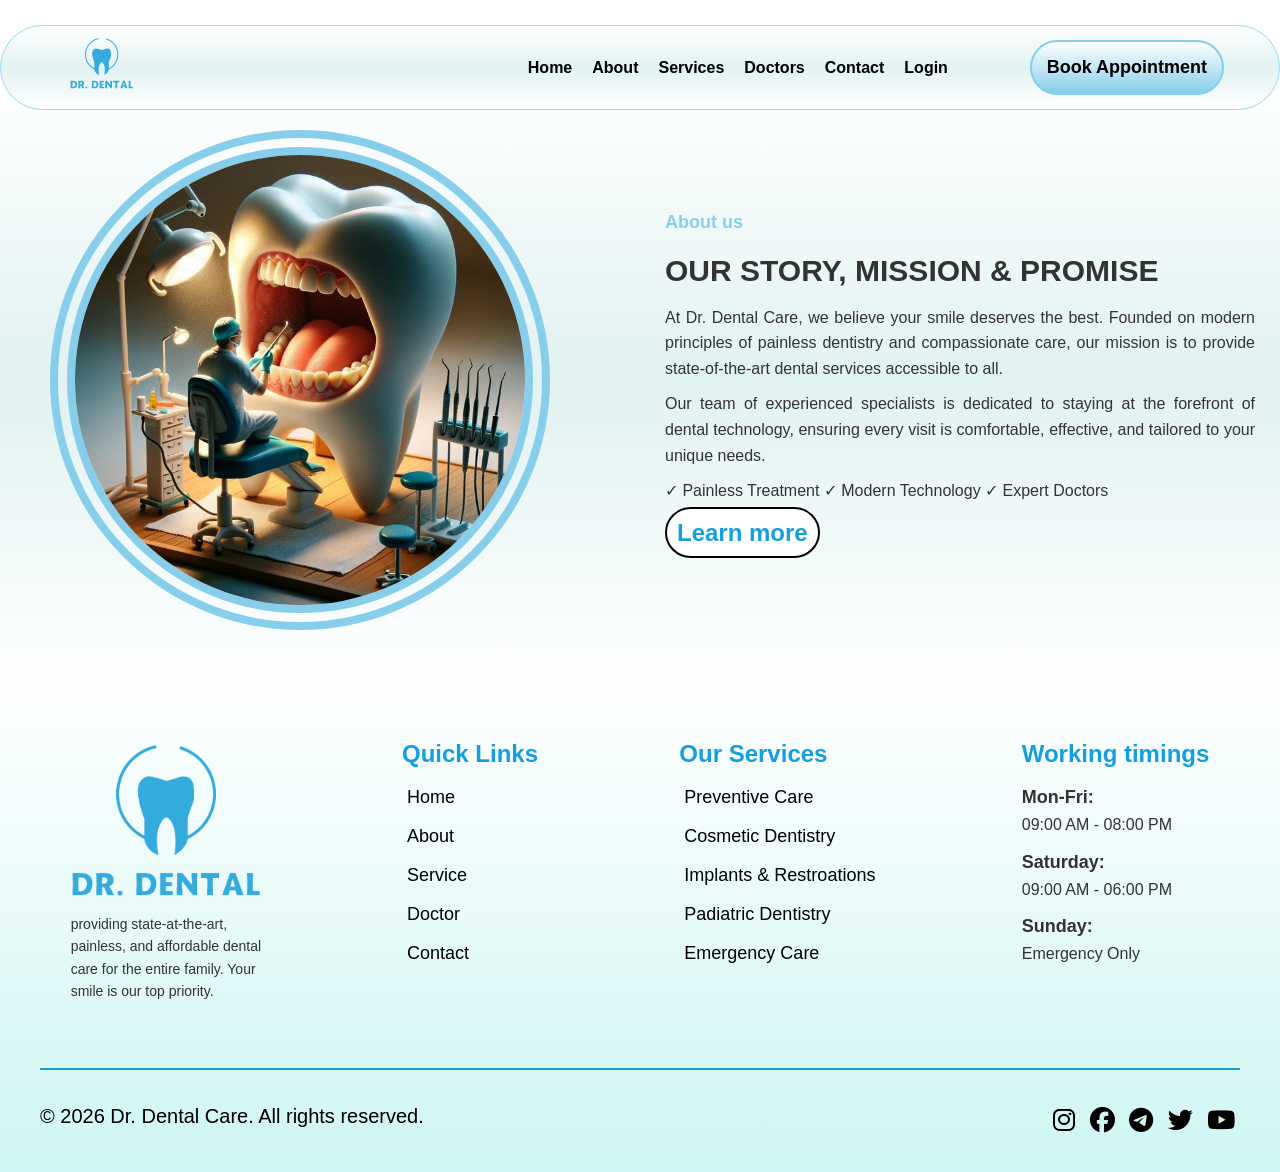
==== about.html @ 85cc27ee "Add files via upload" ====
<!doctype html>
<html lang="en">
  <head>
    <meta charset="UTF-8" />
    <meta name="viewport" content="width=device-width, initial-scale=1.0" />
    <title>Dr.Dental</title>
    <link rel="stylesheet" href="style.css" />
    <link
      rel="stylesheet"
      href="https://cdnjs.cloudflare.com/ajax/libs/font-awesome/6.5.1/css/all.min.css"
    />
  </head>

  <body>
    <header>
      <div class="container">
        <nav class="navmenu">
          <div class="nav-logo">
            <img src="assets/img/main logo.png" alt="Dr.Dental" />
          </div>

          <ul class="menu-list">
            <li><a href="index.html">Home</a></li>
            <li><a href="about.html">About</a></li>
            <li><a href="services.html">Services</a></li>
            <li><a href="doctors.html">Doctors</a></li>
            <li><a href="contact.html">Contact</a></li>
            <li><a href="form.html">Login</a></li>
          </ul>

          <div class="booking-btn">
            <button>Book Appointment</button>
          </div>
        </nav>
      </div>
    </header>

    <main>
      <section class="About-us-Section">
        <div class="container">
          <div class="about-us">
            <div class="about-image">
              <img src="assets/img/about image.jpg" alt="" />
            </div>

            <div class="about-content">
              <div class="about-heading">
                <h1>About us</h1>
              </div>
              <p class="p-1">OUR STORY, MISSION & PROMISE</p>
              <p class="p-2">
                At Dr. Dental Care, we believe your smile deserves the best.
                Founded on modern principles of painless dentistry and
                compassionate care, our mission is to provide state-of-the-art
                dental services accessible to all.
              </p>
              <p class="p-3">
                Our team of experienced specialists is dedicated to staying at
                the forefront of dental technology, ensuring every visit is
                comfortable, effective, and tailored to your unique needs.
              </p>
              <p class="p-4">
                ✓ Painless Treatment ✓ Modern Technology ✓ Expert Doctors
              </p>
              <a href="" class="learn-btn">Learn more</a>
            </div>
          </div>
        </div>
      </section>
    </main>

    <footer>
      <div class="container">
        <div class="footer-area">
          <div class="footer-content">
            <div class="div-one">
              <div class="footer-logo">
                <img src="assets/img/footer-logo.png" alt="" />
                <div class="paragrap">
                  <p>
                    providing state-at-the-art, painless, and affordable dental
                    care for the entire family. Your smile is our top priority.
                  </p>
                </div>
              </div>
            </div>

            <div class="div-two">
              <div class="footer-links">
                <h2>Quick Links</h2>

                <ul class="links">
                  <li><a href="index.html">Home</a></li>
                  <li><a href="about.html">About</a></li>
                  <li><a href="services.html">Service</a></li>
                  <li><a href="doctors.html">Doctor</a></li>
                  <li><a href="contact.html">Contact</a></li>
                </ul>
              </div>
            </div>

            <div class="div-three">
              <div class="footer-services">
                <h2>Our Services</h2>

                <ul class="services">
                  <li><a href="services.html">Preventive Care</a></li>
                  <li><a href="services.html">Cosmetic Dentistry</a></li>
                  <li><a href="services.html">Implants & Restroations</a></li>
                  <li><a href="services.html">Padiatric Dentistry</a></li>
                  <li><a href="services.html">Emergency Care</a></li>
                </ul>
              </div>
            </div>

            <div class="div-four">
              <div class="footer-Timings">
                <h2>Working timings</h2>

                <div class="timings">
                  <div class="time">
                    <h5>Mon-Fri:</h5>
                    <p>09:00 AM - 08:00 PM</p>
                  </div>
                  <div class="time">
                    <h5>Saturday:</h5>
                    <p>09:00 AM - 06:00 PM</p>
                  </div>
                  <div class="time">
                    <h5>Sunday:</h5>
                    <p>Emergency Only</p>
                  </div>
                </div>
              </div>
            </div>
          </div>

          <hr class="footer-divider" />

          <div class="footer-container">
            <div class="icon-container">
              <p>© 2026 Dr. Dental Care. All rights reserved.</p>

              <div class="social-media">
                <a href="https://www.instagram.com" target="_blank"><i class="fa-brands fa-instagram"></i></a>
                <a href="https://www.facebook.com" target="_blank"><i class="fa-brands fa-facebook"></i></a>
                <a href="https://web.telegram.org" target="_blank"><i class="fa-brands fa-telegram"></i></a>
                <a href="https://www.twitter.com" target="_blank"><i class="fa-brands fa-twitter"></i></a>
                <a href="https://www.youtube.com" target="_blank"><i class="fa-brands fa-youtube"></i></a>
              </div>
            </div>
          </div>
        </div>
      </div>
    </footer>
  </body>
</html>
---- style.css ----
* {
    margin: 0;
    padding: 0;
    box-sizing: border-box;
}

body {
    font-family: "Segoe UI", Tahoma, Geneva, Verdana, sans-serif;
    line-height: 1.6;
    color: #333333;
    background-color: #ffffff;
}

.About-us-Section,
.Service-section,
.Doctor-section,
.Contact-us-section {
    padding-top: 80px;
}

.container {
    width: 100%;
}

.navmenu {
    position: fixed;
    top: 25px;
    left: 0;
    right: 0;
    z-index: 1000;
    max-width: 1300px;
    width: 100%;
    display: flex;
    justify-content: space-between;
    align-items: center;
    margin: auto;
    padding-inline: 50px;
    background: linear-gradient(to bottom, #ffffff, #e0f2f1, #ffffff);
    border: 1px solid rgb(152, 217, 245);
    border-radius: 50px;
}

.nav-logo img {
    max-width: 100px;
    width: 100%;
}

.menu-list {
    display: flex;
    margin-left: 300px;
}

.menu-list li {
    list-style: none;
    margin: 5px;
}

.menu-list li a {
    text-decoration: none;
    color: black;
    font-weight: 700;
    padding: 5px;
}

.menu-list li a:hover {
    color: #87ceeb;
    text-decoration: overline;
}

.booking-btn {
    margin: 5px;
}

.booking-btn button {
    padding: 15px;
    border: 2px double #87ceeb;
    border-radius: 50px;
    font-family: "Segoe UI", Tahoma, Geneva, Verdana, sans-serif;
    font-size: 18px;
    font-weight: 700;
    color: #000000;
    background: linear-gradient(to bottom, white, skyblue);
    cursor: pointer;
}

.booking-btn button:hover {
    color: #000000;
    background: linear-gradient(to bottom, #ffffff, #e0f2f1, #ffffff);
}

.hero-section {
    position: relative;
    margin: 0 auto;
    max-width: 1380px;
}

.hero-img {
    width: 100%;
    height: 600px;
}

.hero-img img {
    width: 100%;
    height: 100%;
    /* display: block; */
}

.hero-content {
    position: absolute;
    top: 40%;
    left: 10%;
    width: 80%;
    max-width: 550px;
    color: #000000;
    z-index: 2;
}

.hero-content h1 {
    font-size: clamp(1rem, 2.5vw, 1.8rem);
    margin-bottom: 0.5rem;
}

.hero-content h2 {
    font-size: clamp(1.2rem, 3.5vw, 2.5rem);
    margin-bottom: 0.8rem;
    line-height: 1.2;
}

.hero-content p {
    font-size: clamp(0.85rem, 1.8vw, 1.1rem);
    margin-bottom: 1.2rem;
    line-height: 1.4;
}

.about-us {
    display: flex;
    justify-content: space-between;
    align-items: center;
    max-width: 1380px;
    width: 100%;
    margin: 0 auto;
    background: linear-gradient(to bottom, #ffffff, #e0f2f1, #ffffff);
}

.about-image {
    display: inline;
    justify-content: center;
    align-items: center;
}

.about-image img {
    display: flex;
    justify-content: center;
    align-items: center;
    border: 25px double skyblue;
    border-radius: 50%;
    width: 500px;
    margin: 50px;
}

.about-content {
    width: 50%;
    padding: 25px;
}

.about-heading h1 {
    font-size: 18px;
    color: #87ceeb;
    margin-bottom: 10px;
}

.p-1,
.p-2,
.p-3,
.p-4,
.learn-btn {
    margin-bottom: 10px;
    text-align: justify;
}

.p-1 {
    font-size: 30px;
    font-weight: 800;
}

.p-2,
.p-3,
.p-4 {
    font-weight: 500;
}

.learn-btn {
    font-size: 24px;
    font-weight: 600;
    text-decoration: none;
    color: #149fe0;
    border: 2px solid black;
    border-radius: 50px;
    padding: 10px;
    margin-top: 10px;
    background-color: #ffffff;
    text-align: center;
}

.learn-btn:hover {
    color: #000000;
    background: linear-gradient(to bottom, #149fe0, #ffffff);
}

.service {
    max-width: 1380px;
    width: 100%;
    margin: 0 auto;
    background: linear-gradient(to bottom, #ffffff, #e0f2f1, #ffffff);
}

.service-heading {
    display: flex;
    justify-content: center;
    align-items: center;
    margin: auto;
}

.service-heading h1 {
    padding: 25px;
}

.service-feature {
    margin-bottom: 75px;
}

.feature-box {
    display: flex;
    justify-content: space-evenly;
    align-items: center;
    margin: 0 auto;
    padding: 25px 0px;
    max-width: 1200px;
}

.box-1 {
    width: 300px;
    height: 300px;
    text-align: center;
    align-items: center;
    border: 2px solid skyblue;
    border-radius: 10px;
    margin: 15px;
    padding: 20px;
    background-color: white;
}

.box-1:hover {
    background: linear-gradient(to bottom, #ffffff, skyblue);
    transform: scale(1.05);
    box-shadow:
        0 20px 25px -5px rgba(0, 0, 0, 0.15),
        0 10px 10px -5px rgba(0, 0, 0, 0.04);
    cursor: pointer;
}

.box-1,
i,
h2,
p {
    margin-bottom: 10px;
}

.box-1 .fa-solid {
    font-size: 50px;
    color: #149fe0;
}

.doctor {
    max-width: 1380px;
    width: 100%;
    margin: 0px auto;
    background: linear-gradient(to bottom, #ffffff, #e0f2f1, #ffffff);
}

.doctor-heading {
    display: flex;
    justify-content: center;
    align-items: center;
    text-align: center;
}

.doctor-heading h1 {
    padding: 25px;
}

.doctor-detail {
    margin-bottom: 75px;
}

.doctor-doc {
    display: flex;
    justify-content: space-evenly;
    align-items: center;
    margin: 0 auto;
    width: 1200px;
    padding: 25px 0px;
}

.doc-1,
.doc-2,
.doc-3,
.doc-4 {
    max-width: 260px;
    width: 100%;
    border: 1px double skyblue;
    border-top-left-radius: 25px;
    border-top-right-radius: 25px;
    align-items: center;
    text-align: center;
    margin: 10px;
}

.doc-img {
    width: 100%;
}

.doc-img img {
    border-bottom: 2px double skyblue;
    border-top-left-radius: 25px;
    border-top-right-radius: 25px;
    width: 100%;
}

.doctor-detail h2 {
    color: #149fe0;
}

.contact-us {
    max-width: 1380px;
    width: 100%;
    margin: 0px auto;
    background: linear-gradient(to bottom, #ffffff, #e0f2f1, #ffffff);
}

.contact-heading {
    display: flex;
    justify-content: space-evenly;
    align-items: center;
    text-align: center;
}

.contact-heading h1 {
    padding: 25px;
}

.form-and-info {
    max-width: 1200px;
    width: 100%;
    display: flex;
    justify-content: space-evenly;
    align-items: center;
    text-align: center;
    padding-block: 25px;
    margin: 0 auto;
}

.contact-form {
    display: flex;
    justify-content: space-evenly;
    align-items: center;
    text-align: left;
    max-width: 600px;
    width: 50%;
    height: 100%;
}

.form {
    border-radius: 10px;
    padding: 25px;
    width: 75%;
    height: 100%;
    background-color: #ffffff;
    border: 2px solid skyblue;
}

.icon-input {
    display: flex;
    justify-content: space-between;
    align-items: center;
    text-align: center;
    gap: 15px;
    width: 100%;
    margin-block: 25px;
    border: 2px solid rgb(74, 225, 225);
    background-color: #ffffff;
    padding-left: 15px;
    border-radius: 15px;
}

.icon-input i {
    font-size: 25px;
    margin-bottom: 0px;
}

.icon-input input {
    border-radius: 15px;
    width: 500px;
    padding: 25px;
    border: none;
    outline: none;
}

.icon-input .fa-pen-clip {
    margin-bottom: 60px;
}

.icon-input textarea {
    border-radius: 15px;
    width: 500px;
    padding: 20px 20px 75px 20px;
    border: none;
    outline: none;
}

.message-btn button {
    background: #10b0f087;
    font-size: 20px;
    color: black;
    width: 100%;
    padding: 25px 15px;
    margin-bottom: 25px;
    border: none;
    border-radius: 10px;
}

.message-btn button:hover {
    background: linear-gradient(to bottom, #ffffff, #b5eeeb, #ffffff);
    font-size: 20px;
    font-weight: 600;
}

.more-info {
    display: flex;
    justify-content: space-evenly;
    align-items: center;
    text-align: left;
    max-width: 600px;
    width: 50%;
    height: 100%;
}

.info {
    display: flex;
    flex-direction: column;
    justify-content: space-between;
    margin: auto;
}

.info-item {
    display: flex;
    justify-content: flex-start;
    align-items: center;
    text-align: start;
    margin-block: 10px;
    border-radius: 15px;
    color: black;
    background-color: white;
    padding: 5px;
}

.info-icon i {
    padding: 10px;
    border-radius: 50px;
    color: #ffffff;
    background-color: lightskyblue;
    font-size: 25px;
    margin: 10px;
}

.info-heading h5 {
    font-size: 18px;
    color: #87ceeb;
}

.info-heading p {
    margin: auto;
}

.map-container iframe {
    border-radius: 15px;
}

.footer-area {
    max-width: 1380px;
    width: 100%;
    margin: 0 auto;
    background: linear-gradient(to bottom, #ffffff, #cef5f3);
}

.footer-content {
    display: flex;
    justify-content: space-around;
    align-items: start;
    margin: 0 auto;
    width: 100%;
    height: 100%;
}

.div-one,
.div-two,
.div-three,
.div-four {
    padding: 50px;
}

.footer-logo {
    width: 200px;
    padding: 5px;
}

.footer-logo img {
    object-fit: cover;
    object-position: left center;
    width: 100%;
}

.div-one p {
    font-size: 14px;
    width: 200px;
    text-align: left;
}

.footer-links {
    padding: 5px;
}

.footer-links h2 {
    color: #149fe0;
}

.links li {
    list-style: none;
    margin-block: 10px;
}

.links li a {
    text-decoration: none;
    color: black;
    font-size: 18px;
    font-weight: 500;
    padding: 5px;
}

.links li a:hover {
    color: black;
    border-radius: 10px 5px;
    background: linear-gradient(180deg, #fdfdfd 0%, #a9edf0 100%);
}

.footer-services {
    padding: 5px;
}

.footer-services h2 {
    color: #149fe0;
}

.services li {
    list-style: none;
    margin-block: 10px;
}

.services li a {
    text-decoration: none;
    color: black;
    font-size: 18px;
    font-weight: 500;
    padding: 5px;
}

.services li a:hover {
    color: black;
    border-radius: 10px 5px;
    background: linear-gradient(180deg, #fdfdfd 0%, #a9edf0 100%);
}

.footer-Timings {
    padding: 5px;
}

.footer-Timings h2 {
    color: #149fe0;
}

.time h5 {
    font-size: 18px;
}

.footer-divider {
    width: 1200px;
    height: 2px;
    border: none;
    background: #149fe0;
    margin: 0 auto;
}

.footer-container {
    max-width: 1380px;
    padding-block: 30px;
}

.icon-container {
    width: 1200px;
    display: flex;
    justify-content: space-between;
    align-items: center;
    margin: 0 auto;
}

.icon-container p {
    font-size: 20px;
    color: black;
}

.social-media a i {
    color: #000000;
    font-size: 25px;
    margin: 5px;
    cursor: pointer;
}
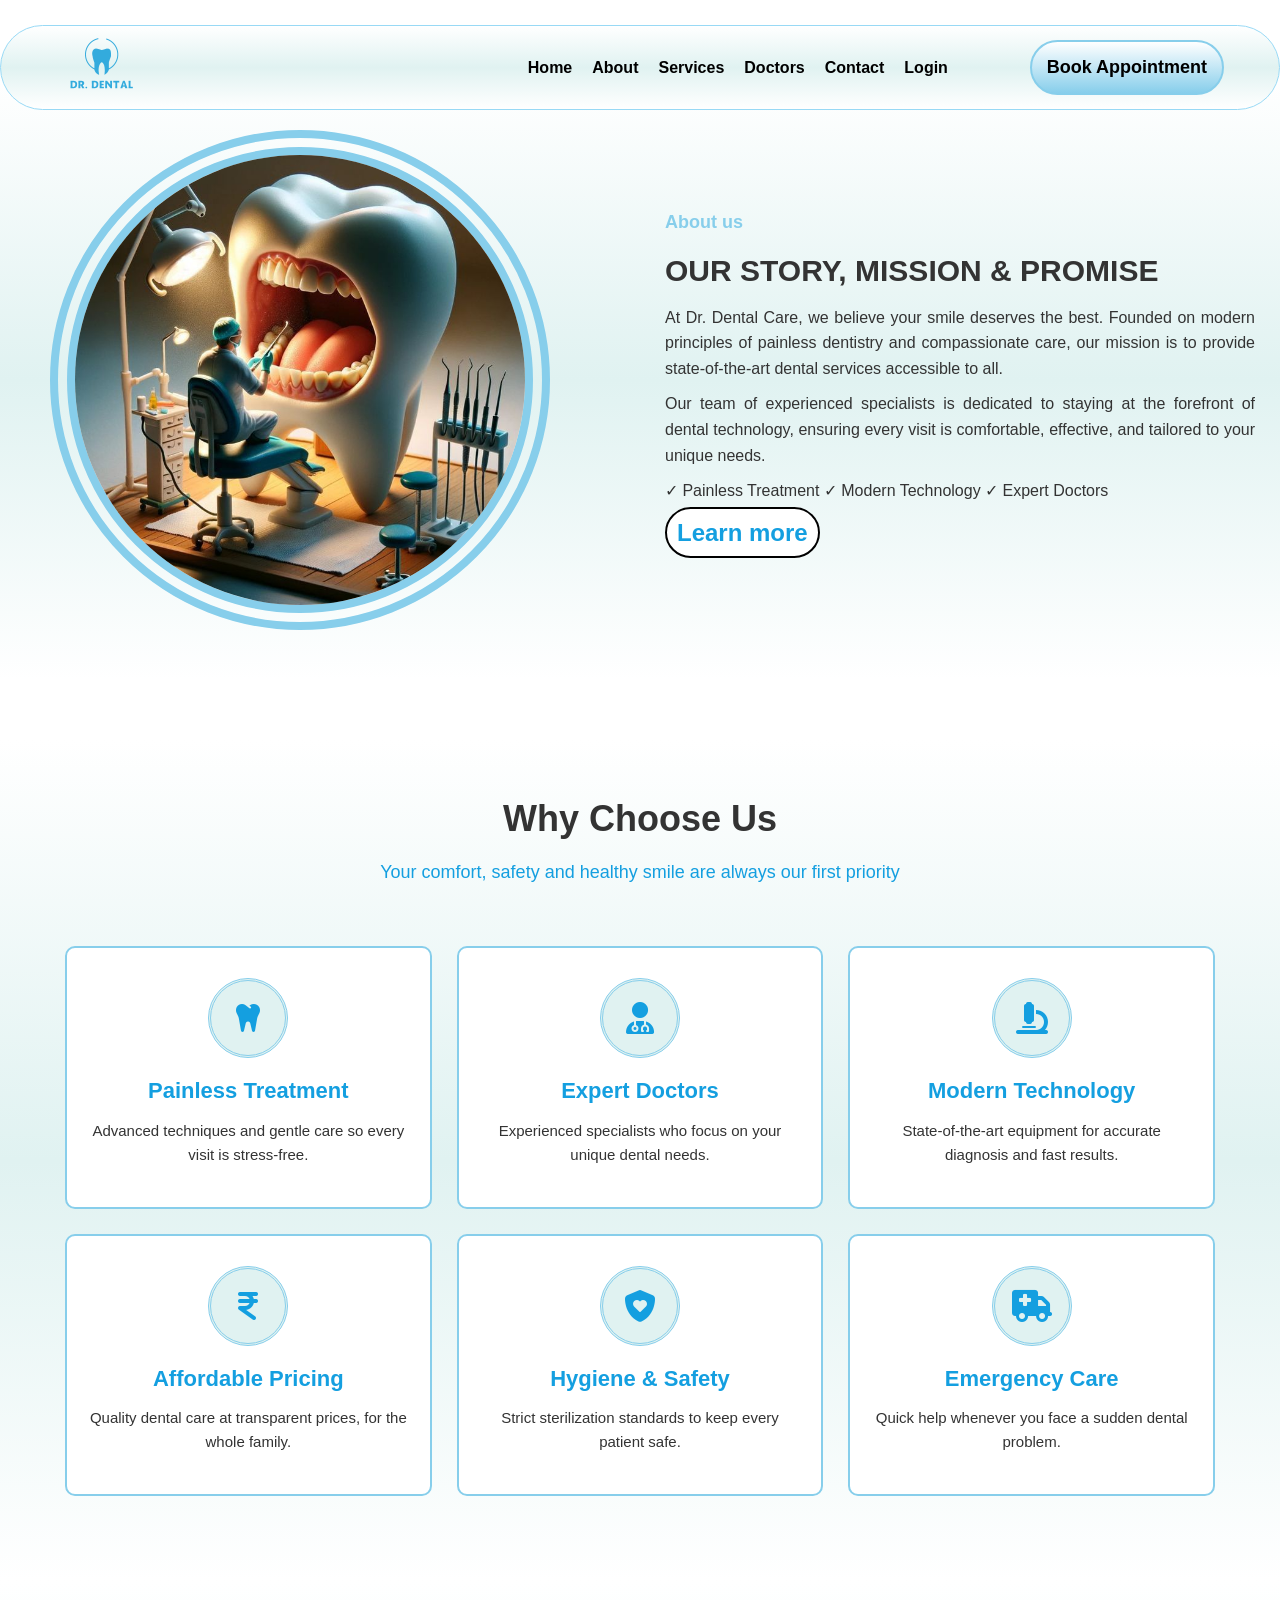
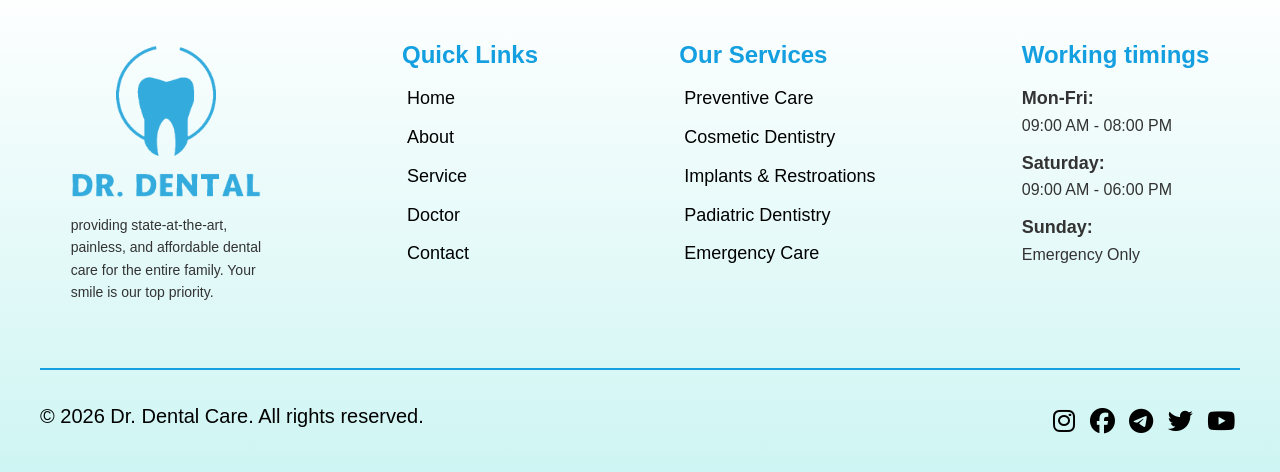
==== commit 075c3843: "Update about.html" ====
--- a/about.html
+++ b/about.html
@@ -63,6 +63,81 @@
                 ✓ Painless Treatment ✓ Modern Technology ✓ Expert Doctors
               </p>
               <a href="" class="learn-btn">Learn more</a>
+            </div>
+          </div>
+        </div>
+      </section>
+
+      <section class="Why-choose-section">
+        <div class="container">
+          <div class="why-choose">
+            <div class="why-heading">
+              <h1>Why Choose Us</h1>
+              <p class="why-subtitle">
+                Your comfort, safety and healthy smile are always our first
+                priority
+              </p>
+            </div>
+
+            <div class="why-cards">
+              <div class="why-card">
+                <div class="why-icon"><i class="fa-solid fa-tooth"></i></div>
+                <h2>Painless Treatment</h2>
+                <p>
+                  Advanced techniques and gentle care so every visit is
+                  stress-free.
+                </p>
+              </div>
+
+              <div class="why-card">
+                <div class="why-icon">
+                  <i class="fa-solid fa-user-doctor"></i>
+                </div>
+                <h2>Expert Doctors</h2>
+                <p>
+                  Experienced specialists who focus on your unique dental needs.
+                </p>
+              </div>
+
+              <div class="why-card">
+                <div class="why-icon">
+                  <i class="fa-solid fa-microscope"></i>
+                </div>
+                <h2>Modern Technology</h2>
+                <p>
+                  State-of-the-art equipment for accurate diagnosis and fast
+                  results.
+                </p>
+              </div>
+
+              <div class="why-card">
+                <div class="why-icon">
+                  <i class="fa-solid fa-indian-rupee-sign"></i>
+                </div>
+                <h2>Affordable Pricing</h2>
+                <p>
+                  Quality dental care at transparent prices, for the whole
+                  family.
+                </p>
+              </div>
+
+              <div class="why-card">
+                <div class="why-icon">
+                  <i class="fa-solid fa-shield-heart"></i>
+                </div>
+                <h2>Hygiene & Safety</h2>
+                <p>
+                  Strict sterilization standards to keep every patient safe.
+                </p>
+              </div>
+
+              <div class="why-card">
+                <div class="why-icon">
+                  <i class="fa-solid fa-truck-medical"></i>
+                </div>
+                <h2>Emergency Care</h2>
+                <p>Quick help whenever you face a sudden dental problem.</p>
+              </div>
             </div>
           </div>
         </div>
@@ -142,11 +217,21 @@
               <p>© 2026 Dr. Dental Care. All rights reserved.</p>
 
               <div class="social-media">
-                <a href="https://www.instagram.com" target="_blank"><i class="fa-brands fa-instagram"></i></a>
-                <a href="https://www.facebook.com" target="_blank"><i class="fa-brands fa-facebook"></i></a>
-                <a href="https://web.telegram.org" target="_blank"><i class="fa-brands fa-telegram"></i></a>
-                <a href="https://www.twitter.com" target="_blank"><i class="fa-brands fa-twitter"></i></a>
-                <a href="https://www.youtube.com" target="_blank"><i class="fa-brands fa-youtube"></i></a>
+                <a href="https://www.instagram.com" target="_blank"
+                  ><i class="fa-brands fa-instagram"></i
+                ></a>
+                <a href="https://www.facebook.com" target="_blank"
+                  ><i class="fa-brands fa-facebook"></i
+                ></a>
+                <a href="https://web.telegram.org" target="_blank"
+                  ><i class="fa-brands fa-telegram"></i
+                ></a>
+                <a href="https://www.twitter.com" target="_blank"
+                  ><i class="fa-brands fa-twitter"></i
+                ></a>
+                <a href="https://www.youtube.com" target="_blank"
+                  ><i class="fa-brands fa-youtube"></i
+                ></a>
               </div>
             </div>
           </div>
--- a/style.css
+++ b/style.css
@@ -207,6 +207,117 @@
     background: linear-gradient(to bottom, #149fe0, #ffffff);
 }
 
+
+/* ===== Why Choose Us ===== */
+.Why-choose-section {
+    padding-top: 60px;
+}
+
+.why-choose {
+    max-width: 1380px;
+    width: 100%;
+    margin: 0 auto;
+    padding: 25px 0 60px;
+    background: linear-gradient(to bottom, #ffffff, #e0f2f1, #ffffff);
+}
+
+.why-heading {
+    text-align: center;
+    padding: 25px;
+}
+
+.why-heading h1 {
+    font-size: 36px;
+    margin-bottom: 10px;
+}
+
+.why-subtitle {
+    font-size: 18px;
+    font-weight: 500;
+    color: #149fe0;
+}
+
+.why-cards {
+    display: grid;
+    grid-template-columns: repeat(3, 1fr);
+    gap: 25px;
+    max-width: 1200px;
+    margin: 0 auto;
+    padding: 25px;
+}
+
+.why-card {
+    text-align: center;
+    padding: 30px 20px;
+    background-color: #ffffff;
+    border: 2px solid skyblue;
+    border-radius: 10px;
+    transition: all 0.3s ease;
+}
+
+.why-card:hover {
+    background: linear-gradient(to bottom, #ffffff, skyblue);
+    transform: scale(1.05);
+    box-shadow:
+        0 20px 25px -5px rgba(0, 0, 0, 0.15),
+        0 10px 10px -5px rgba(0, 0, 0, 0.04);
+    cursor: pointer;
+}
+
+.why-icon {
+    width: 80px;
+    height: 80px;
+    margin: 0 auto 15px;
+    display: flex;
+    justify-content: center;
+    align-items: center;
+    border: 3px double skyblue;
+    border-radius: 50%;
+    background-color: #e0f2f1;
+}
+
+.why-icon i {
+    font-size: 32px;
+    color: #149fe0;
+    margin-bottom: 0;
+}
+
+.why-card h2 {
+    font-size: 22px;
+    color: #149fe0;
+}
+
+.why-card p {
+    font-size: 15px;
+    font-weight: 500;
+}
+
+/* Responsive */
+@media (max-width: 992px) {
+    .why-cards {
+        grid-template-columns: repeat(2, 1fr);
+    }
+}
+
+@media (max-width: 600px) {
+    .why-cards {
+        grid-template-columns: 1fr;
+    }
+}
+
+
+
+
+
+
+
+
+
+
+
+
+
+
 .service {
     max-width: 1380px;
     width: 100%;
@@ -623,4 +734,4 @@
     font-size: 25px;
     margin: 5px;
     cursor: pointer;
-}+}
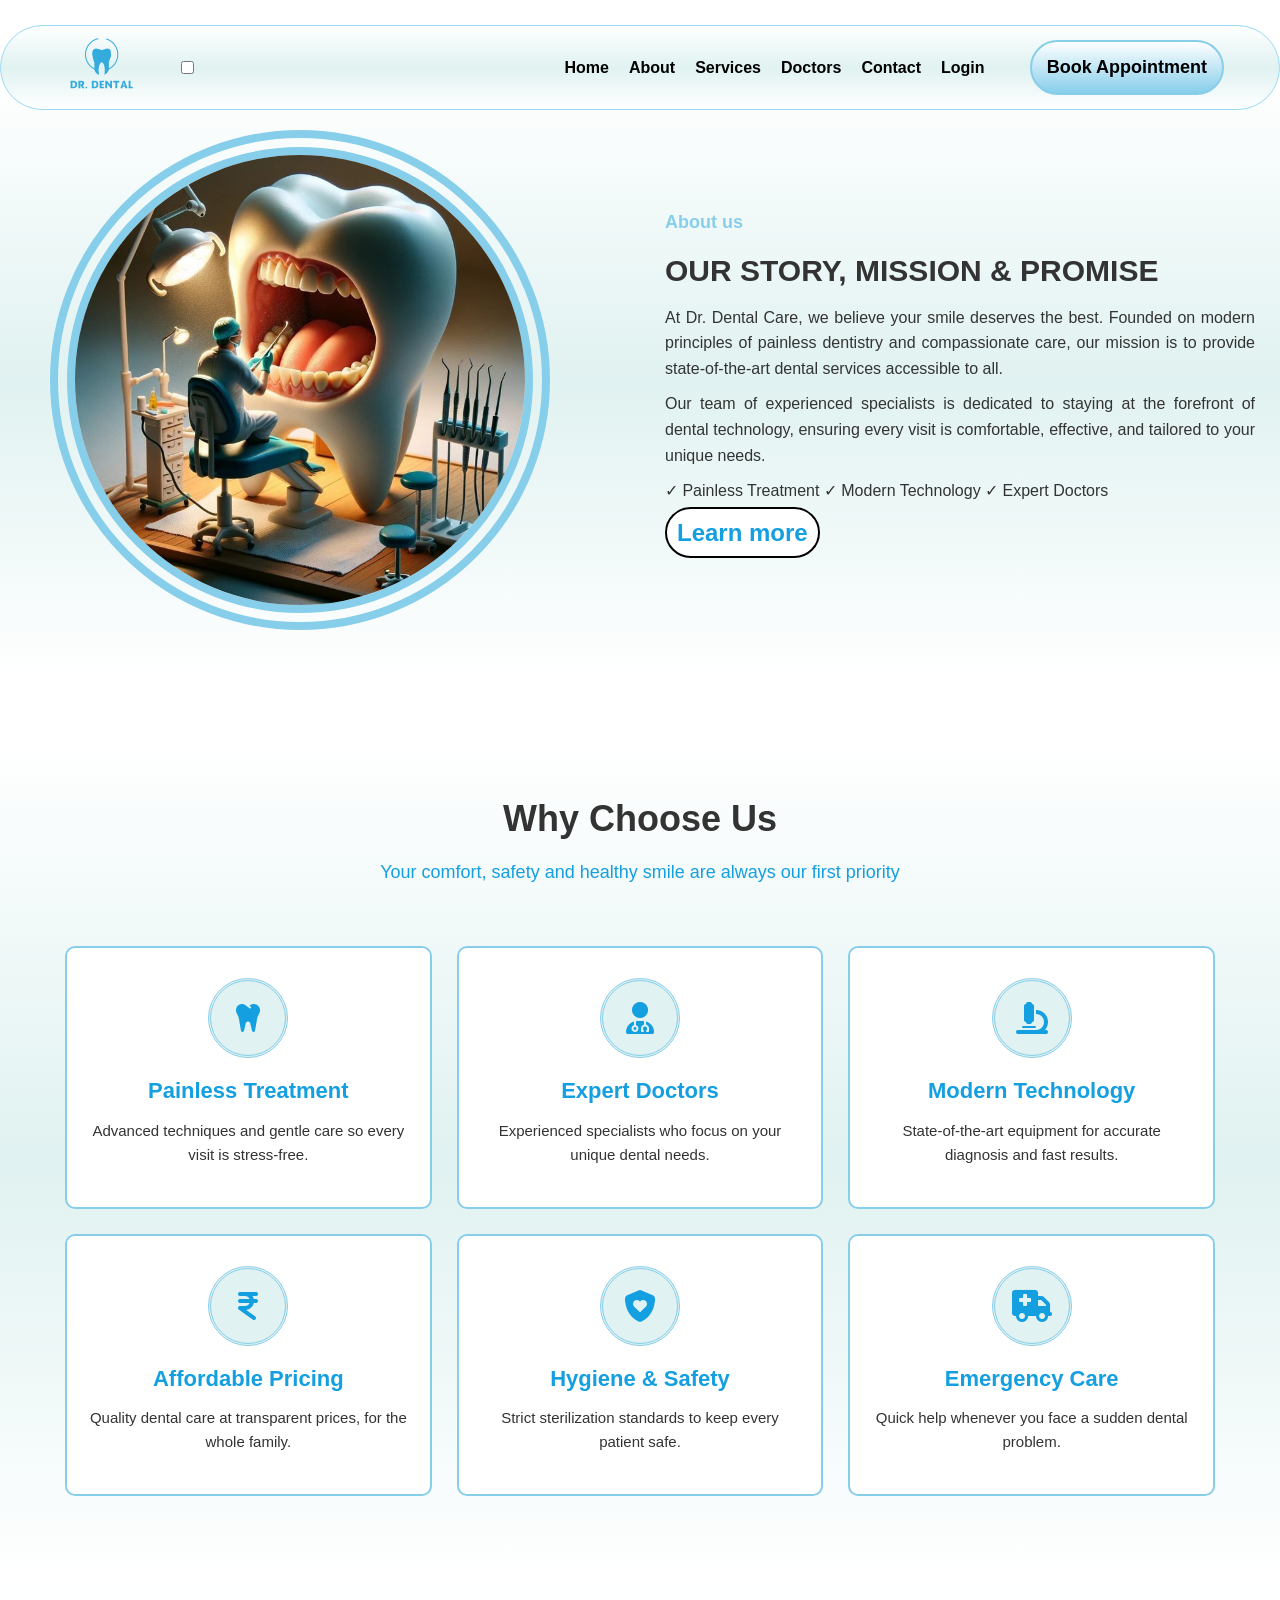
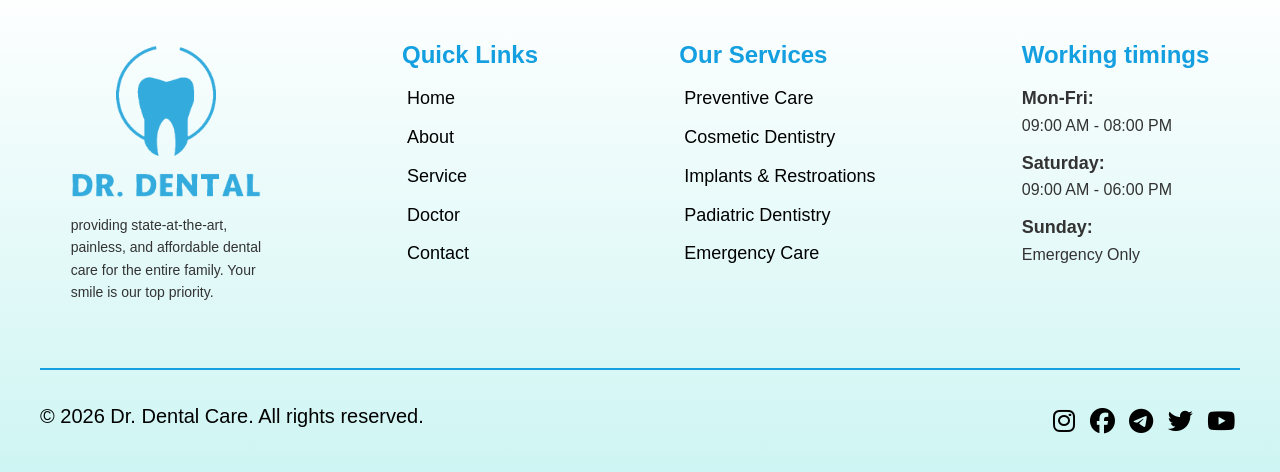
==== commit 9f1093d8: "Update about.html" ====
--- a/about.html
+++ b/about.html
@@ -18,6 +18,12 @@
           <div class="nav-logo">
             <img src="assets/img/main logo.png" alt="Dr.Dental" />
           </div>
+
+          <input type="checkbox" id="menu-toggle" class="menu-toggle" />
+          <label for="menu-toggle" class="hamburger" aria-label="Toggle menu">
+            <span></span><span></span><span></span>
+          </label>
+
 
           <ul class="menu-list">
             <li><a href="index.html">Home</a></li>
